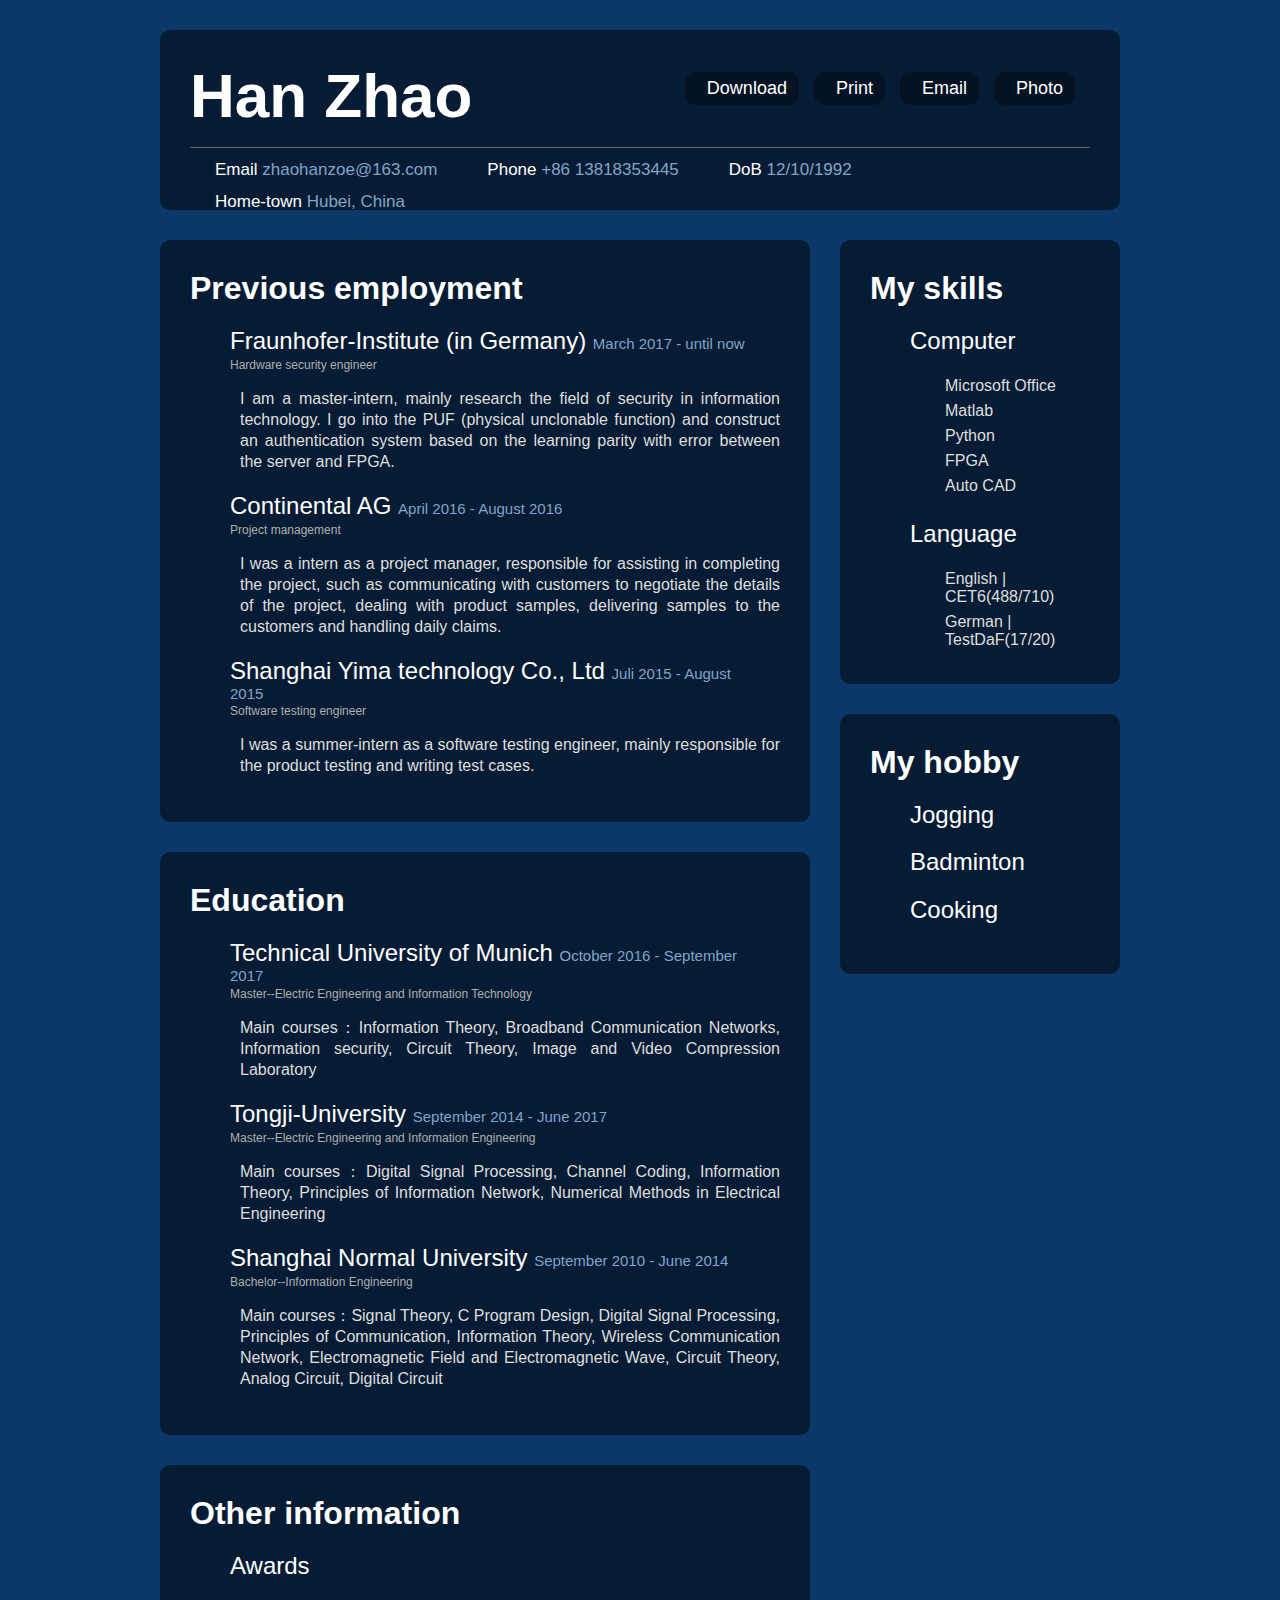
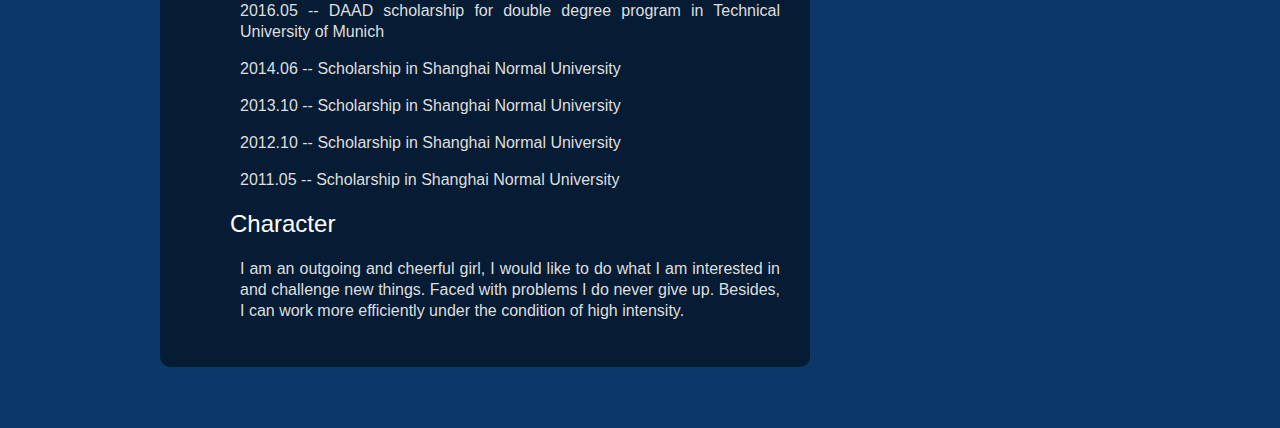
==== index.html @ 8232b1c8 "Add files via upload" ====
<!DOCTYPE html PUBLIC "-//W3C//DTD XHTML 1.0 Transitional//EN" "http://www.w3.org/TR/xhtml1/DTD/xhtml1-transitional.dtd">
<html xmlns="http://www.w3.org/1999/xhtml">
	<head>
		<meta http-equiv="Content-Type" content="text/html; charset=utf-8" />
		<title>Professional Online Resume/CV - Ryan Furtner (furto) themeforest</title>
		<link rel="stylesheet" href="style.css" />
		<link rel="stylesheet" href="themes/blue.css" />
		<link rel="stylesheet" href="css/prettyPhoto.css" /> 
		<link rel="stylesheet" href="print.css" media="print" /> 
		<script type="text/javascript" src="http://ajax.googleapis.com/ajax/libs/jquery/1.3.2/jquery.min.js"></script>
		<script type="text/javascript" src="js/cufon-yui.js"></script>
		<script type="text/javascript" src="js/Vegur_400.font.js"></script>
		<script type="text/javascript" src="js/custom_jQuery.js"></script>
		<script type="text/javascript" src="js/jquery.prettyPhoto.js"></script>
		<link rel="Shortcut Icon" href="/favicon.ico" type="image/x-icon" />
		<!--[if lt IE 8]>
		<script src="http://ie7-js.googlecode.com/svn/version/2.0(beta3)/IE8.js" type="text/javascript"></script>
		<![endif]-->
	</head>
	<body>
		<div id="container">
		<div class="item_wrap header">
				<div id="header">
					<h1 id="name">Han Zhao</h1>
					<div id="buttons">
						<ul>
							<li class="button">
								<a href="#"><img src="images/icon_down-trans.png" alt="" class="button_icon"/>Download</a><div class="wrap_background"></div>
							</li>
							<li class="button">
								<a href="javascript:window.print()"><img src="images/icon_print-trans.png" alt="" class="button_icon" />Print</a><div class="wrap_background"></div>
							</li>
							<li class="button">
								<a rel="prettyPhoto" href="contact.html?iframe=true&amp;width=560&amp;height=395"><img src="images/icon_email-trans.png" alt="" class="button_icon" />Email</a><div class="wrap_background"></div>
							</li>
							<li class="button">
								<a rel="prettyPhoto" href="images/me_large.jpg"><img src="images/icon_photo-trans.png" alt="" class="button_icon" />Photo</a><div class="wrap_background"></div>
							</li>
						</ul>
					</div><!-- end buttons -->
					<div id="details_wrap">
						<div id="details">
							<ul>
								<li class="detail"><span>Email</span> zhaohanzoe@163.com</li>
								<li class="detail"><span>Phone</span> +86 13818353445</li>
								<li class="detail"><span>DoB</span> 12/10/1992</li>
								<li class="detail last"><span>Home-town</span> Hubei, China</li>
							</ul>
						</div><!-- end details -->
					</div><!-- end details wrap -->
				</div><!-- end header -->
				<div class="wrap_background"></div>
			</div><!-- end item_wrap -->
			<div id="main">
			
				<div class="item_wrap">
					<div class="wrap_background"></div>
					<h1>Previous employment </h1>
					<div class="sub">
						<h2>Fraunhofer-Institute (in Germany) <small>March 2017 - until now </small></h2>
						<div class="position">Hardware security engineer </div>
						<p>I am a master-intern, mainly research the field of security in information technology. I go into the PUF (physical unclonable function) and construct an authentication system based on the learning parity with error between the server and FPGA. </p>
						<h2>Continental AG <small>April 2016 - August 2016</small></h2>
						<div class="position">Project management </div>
						<p>I was a intern as a project manager, responsible for assisting in completing the project, such as communicating with customers to negotiate the details of the project, dealing with product samples, delivering samples to the customers and handling daily claims.</p>
						<h2>Shanghai Yima technology Co., Ltd <small>Juli 2015 - August 2015</small></h2>
						<div class="position">Software testing engineer </div>
						<p>I was a summer-intern as a software testing engineer, mainly responsible for the product testing and writing test cases. </p>
					</div><!-- end sub -->
				</div><!-- end item_wrap -->

				<div class="item_wrap">
					<div class="wrap_background"></div>
					<h1>Education</h1>
					<div class="sub">
						<h2>Technical University of Munich <small>October 2016 - September 2017</small></h2>
						<div class="position">Master--Electric Engineering and Information Technology</div>
						<p>Main courses：Information Theory, Broadband Communication Networks, Information security, Circuit Theory, Image and Video Compression Laboratory </p>
						<h2>Tongji-University <small>September 2014 - June 2017</small></h2>
						<div class="position">Master--Electric Engineering and Information Engineering</div>
						<p>Main courses：Digital Signal Processing, Channel Coding, Information Theory, Principles of Information Network, Numerical Methods in Electrical Engineering</p>
						<h2>Shanghai Normal University <small>September 2010 - June 2014</small></h2>
						<div class="position">Bachelor--Information Engineering</div>
						<p>Main courses：Signal Theory, C Program Design, Digital Signal Processing, Principles of Communication, Information Theory, Wireless Communication Network, Electromagnetic Field and Electromagnetic Wave, Circuit Theory, Analog Circuit, Digital Circuit </p>

					
					
					
					</div><!-- end sub -->
				</div><!-- end item_wrap -->

				<div class="item_wrap">
					<div class="wrap_background"></div>
					<h1>Other information</h1>
					<div class="sub">
						<h2>Awards </h2>
						<p>2016.05	--	DAAD scholarship for double degree program in Technical University of Munich </p>
						<p>2014.06	--	Scholarship in Shanghai Normal University </p>
						<p>2013.10	--	Scholarship in Shanghai Normal University </p>
						<p>2012.10	--	Scholarship in Shanghai Normal University </p>
						<p>2011.05	--	Scholarship in Shanghai Normal University </p>
						<h2>Character </h2>
						<p>I am an outgoing and cheerful girl, I would like to do what I am interested in and challenge new things. Faced with problems I do never give up. Besides, I can work more efficiently under the condition of high intensity. </p>
					</div><!-- end sub -->
				</div><!-- end item_wrap -->
				
			</div><!-- end main -->
			
			<div id="sidebar"> 
			
				<div class="item_wrap">
					<h1>My skills</h1>
					<div class="sub">
						<h2>Computer </h2>
						<ul>
							<li>Microsoft Office </li>
							<li>Matlab </li>
							<li>Python </li>
							<li>FPGA </li>
							<li>Auto CAD </li>
						</ul>
						<h2>Language </h2>
						<ul>
							<li>English | CET6(488/710) </li>
							<li>German | TestDaF(17/20)</li>
						</ul>
					</div><!-- end sub -->
					<div class="wrap_background"></div>
				</div><!-- end item_wrap -->
				
				<div class="item_wrap">
					<h1>My hobby </h1>
					<div class="sub">
						<h2>Jogging </h2>

						<h2>Badminton </h2>
						
						<h2>Cooking </h2>
						
						
					</div><!-- end sub -->
					<div class="wrap_background"></div>
				</div><!-- end item_wrap -->
				
			</div><!-- end sidebar -->
			<div class="clear"></div>
			<div id="footer">
			</div><!-- end footer -->
		</div><!-- end container -->
	</body>
</html>
---- style.css ----
/*

Theme name: Professional Online Resume/CV
Theme URI: www.themeforest.com
Description: A clean, simple and professional CV/resume template
Author: Ryan Furtner
Author URI: http://www.furtzdesigns.com
Version: 1.0

*/

/*
------------------------------------------------------------
  Size of your name (change for long names)   
------------------------------------------------------------
*/

#name {
	font-size:62px !important;
	padding-top:0px !important;
	height:77px;
}

/*
------------------------------------------------------------
|                         Site styles         
------------------------------------------------------------
*/

body { 
	font-family: "Myriad Pro", "Myriad Web", Myriad, Frutiger, Calibri, sans-serif; 
	height:100%;
	margin:0px; 
	padding:0px; 
	background: #0C3869 url(themes/blue.jpg) no-repeat top center fixed;
	color:#fff;
}

#container {
	width:960px;
	margin:0 auto;
	hieght:100%;
}

a img {
	border:0 none;
}

a:link,
a:visited {
	color:#eee;
	text-decoration:none;
}

a:hover {
	border-bottom:1px dotted #eee;
}

.clear {
	clear:both;
	height:1px;
	width:100%;
}

/*
------------------------------------------------------------
|                         Header styles         
------------------------------------------------------------
*/

#header {	
	z-index:103;
	height:150px;
}

#name,
.button_icon,
#buttons,
#buttons ul,
.button,
#details_wrap {
	position:relative;
	z-index:109;
}

#name {
	font-size:62px;
	margin:30px 0px 0px 0px;
	float:left;
	overflow:hidden;
	padding-bottom:10px;
	background: url(images/horizontal.gif) no-repeat center bottom;
}

.button_icon {
	margin-right:10px;
}

#buttons {
	float:right;
	overflow:hidden;
}

#buttons ul {
	margin:0px; 
	padding:0px;
	list-style:none;
	margin-top:42px;
}

.button {
	font-size:18px;
	float:left;
	margin-right:15px;
	position:relative;
	overflow:hidden;
	z-index:105;
}

.button a {
	display:block;
	padding:6px 12px;
	position:relative;
	overflow:hidden;
	z-index:105;	
}

.button a:link,
.button a:visited {
	outline:none;
	color:white;
	border:0 none;
	text-decoration:none;
}

.button a:hover {
	color:#CFE6FF;
}

#details_wrap {
	text-align:center;
	clear:both;
	border-top:1px solid #666b71;
	width:100%;
}

/* for IE 7 */

#details {
	overflow:hidden;
	clear:both;
	font-size:17px;
	display:table;
	margin:0 auto;
	padding-left:25px;
}

#details ul {
	float:left;
	list-style-type:none;
	margin:0 auto;
	padding:0;
	display:table-row;
}

.detail {
	float:left;
	margin-right:50px;
	color:#81a5c8;
	padding-top:12px;
	background: url(images/angle.gif) no-repeat;
	margin-left:-25px;
	padding-left:25px;
}

.detail span {
	color:white;
}

.last {
	margin-right:0px !important;
}

/*
------------------------------------------------------------
|                         Main styles         
------------------------------------------------------------
*/

#main {
	clear:both;
	width:650px;
	height:100%;
	float:left;
	z-index:98;
	position:relative;
}

#main h1 {
	margin-top:30px;
	margin-bottom:0px;
	z-index:101;
	position:relative;
}

.sub {
	padding-left:40px;
	background: url(images/border.jpg) repeat-y 15px 0px;
	z-index:97;
	position:relative;
}

h2 {
	font-weight:500;
	background: url(images/border2.jpg) no-repeat 0px 10px;
	padding-left:25px;
	position:relative;
	left:-25px;
}

h2 small {
	color:#81a5c8;
	font-size:15px;
}

.position {
	font-family: Arial, Helvetica,sans-serif;
	font-size:12px;
	margin-top:-17px;
	color:#AFAFAF;
}

.sub p {
	color:#DFDFDF;
	padding-left:10px;
	text-align:justify;
	line-height:21px;
}

/*
------------------------------------------------------------
|                         sidebar styles         
------------------------------------------------------------
*/

#sidebar {
	width:280px;
	float:right;
	z-index:99;
}

#sidebar h1 {
	margin-top:30px;
	margin-bottom:0px;
	z-index:100;
	position:relative;
}

#sidebar ul {
	color:#DFDFDF;
	margin:0px;
	padding:0px;
	list-style:none;
	background: url(images/border.jpg) repeat-y 10px 0px;
}

#sidebar li {
	padding:2px 0px 5px 25px;
	background: url(images/border2.jpg) no-repeat 0px 12px;
	margin-left:10px;
}

/*
------------------------------------------------------------
|                         Footer styles         
------------------------------------------------------------
*/

#footer {
	clear:both;
	width:100%;
	overflow:hidden;
	height:30px;
}

/*
------------------------------------------------------------
|                        Wrap styles   
------------------------------------------------------------
*/

.item_wrap {
	position:relative;
	padding:0px 30px 30px 30px;
	overflow:hidden;
	margin:0px 0px 30px 0px;
}

.wrap_background {
	position:absolute;
	background:#000000;
	height:100%;
	width:100%;
	top:0px;
	left:0px;
	z-index:1;
	opacity:0.5;
	filter:alpha(opacity: 50);
	-moz-opacity: 0.5;
	-khtml-opacity: 0.5;
	-moz-border-radius:10px;
	-webkit-border-radius:10px;
}

.button .wrap_background {
	opacity:0.3;
	filter:alpha(opacity: 30);
	-moz-opacity: 0.3;
	-khtml-opacity: 0.3;
}

.header {
	margin:30px 0px;
}

.ie6 .wrap_background {
	display:none;
}
---- css/prettyPhoto.css ----
div.light_rounded .pp_top .pp_left{background: url(../images/prettyPhoto/light_rounded/sprite.png) -88px -53px no-repeat;}div.light_rounded .pp_top .pp_middle{background:#fff;}div.light_rounded .pp_top .pp_right{background: url(../images/prettyPhoto/light_rounded/sprite.png) -110px -53px no-repeat;}div.light_rounded .pp_content .ppt{color:#000;}div.light_rounded .pp_content_container .pp_left,div.light_rounded .pp_content_container .pp_right{background:#fff;}div.light_rounded .pp_content{background-color:#fff;}div.light_rounded .pp_next:hover{background: url(../images/prettyPhoto/light_rounded/btnNext.png) center right no-repeat;cursor: pointer;}div.light_rounded .pp_previous:hover{background: url(../images/prettyPhoto/light_rounded/btnPrevious.png) center left no-repeat;cursor: pointer;}div.light_rounded .pp_expand{background: url(../images/prettyPhoto/light_rounded/sprite.png) -31px -26px no-repeat;cursor: pointer;}div.light_rounded .pp_expand:hover{background: url(../images/prettyPhoto/light_rounded/sprite.png) -31px -47px no-repeat;cursor: pointer;}div.light_rounded .pp_contract{background: url(../images/prettyPhoto/light_rounded/sprite.png) 0 -26px no-repeat;cursor: pointer;}div.light_rounded .pp_contract:hover{background: url(../images/prettyPhoto/light_rounded/sprite.png) 0 -47px no-repeat;cursor: pointer;}div.light_rounded .pp_close{width:75px;height:22px;background: url(../images/prettyPhoto/light_rounded/sprite.png) -1px -1px no-repeat;cursor: pointer;}div.light_rounded #pp_full_res .pp_inline{color:#000;}div.light_rounded .pp_arrow_previous{background: url(../images/prettyPhoto/light_rounded/sprite.png) 0 -71px no-repeat;}div.light_rounded .pp_arrow_previous.disabled{background-position:0 -87px;cursor:default;}div.light_rounded .pp_arrow_next{background: url(../images/prettyPhoto/light_rounded/sprite.png) -22px -71px no-repeat;}div.light_rounded .pp_arrow_next.disabled{background-position: -22px -87px;cursor:default;}div.light_rounded .pp_bottom .pp_left{background: url(../images/prettyPhoto/light_rounded/sprite.png) -88px -80px no-repeat;}div.light_rounded .pp_bottom .pp_middle{background:#fff;}div.light_rounded .pp_bottom .pp_right{background: url(../images/prettyPhoto/light_rounded/sprite.png) -110px -80px no-repeat;}div.light_rounded .pp_loaderIcon{background: url(../images/prettyPhoto/light_rounded/loader.gif) center center no-repeat;}div.dark_rounded .pp_top .pp_left{background: url(../images/prettyPhoto/dark_rounded/sprite.png) -88px -53px no-repeat;}div.dark_rounded .pp_top .pp_middle{background: url(../images/prettyPhoto/dark_rounded/contentPattern.png) top left repeat;}div.dark_rounded .pp_top .pp_right{background: url(../images/prettyPhoto/dark_rounded/sprite.png) -110px -53px no-repeat;}div.dark_rounded .pp_content_container .pp_left{background: url(../images/prettyPhoto/dark_rounded/contentPattern.png) top left repeat-y;}div.dark_rounded .pp_content_container .pp_right{background: url(../images/prettyPhoto/dark_rounded/contentPattern.png) top right repeat-y;}div.dark_rounded .pp_content{background: url(../images/prettyPhoto/dark_rounded/contentPattern.png) top left repeat;}div.dark_rounded .pp_next:hover{background: url(../images/prettyPhoto/dark_rounded/btnNext.png) center right no-repeat;cursor: pointer;}div.dark_rounded .pp_previous:hover{background: url(../images/prettyPhoto/dark_rounded/btnPrevious.png) center left no-repeat;cursor: pointer;}div.dark_rounded .pp_expand{background: url(../images/prettyPhoto/dark_rounded/sprite.png) -31px -26px no-repeat;cursor: pointer;}div.dark_rounded .pp_expand:hover{background: url(../images/prettyPhoto/dark_rounded/sprite.png) -31px -47px no-repeat;cursor: pointer;}div.dark_rounded .pp_contract{background: url(../images/prettyPhoto/dark_rounded/sprite.png) 0 -26px no-repeat;cursor: pointer;}div.dark_rounded .pp_contract:hover{background: url(../images/prettyPhoto/dark_rounded/sprite.png) 0 -47px no-repeat;cursor: pointer;}div.dark_rounded .pp_close{width:75px;height:22px;background: url(../images/prettyPhoto/dark_rounded/sprite.png) -1px -1px no-repeat;cursor: pointer;}div.dark_rounded .currentTextHolder{color:#c4c4c4;}div.dark_rounded .pp_description{color:#fff;}div.dark_rounded #pp_full_res .pp_inline{color:#fff;}div.dark_rounded .pp_arrow_previous{background: url(../images/prettyPhoto/dark_rounded/sprite.png) 0 -71px no-repeat;}div.dark_rounded .pp_arrow_previous.disabled{background-position:0 -87px;cursor:default;}div.dark_rounded .pp_arrow_next{background: url(../images/prettyPhoto/dark_rounded/sprite.png) -22px -71px no-repeat;}div.dark_rounded .pp_arrow_next.disabled{background-position: -22px -87px;cursor:default;}div.dark_rounded .pp_bottom .pp_left{background: url(../images/prettyPhoto/dark_rounded/sprite.png) -88px -80px no-repeat;}div.dark_rounded .pp_bottom .pp_middle{background: url(../images/prettyPhoto/dark_rounded/contentPattern.png) top left repeat;}div.dark_rounded .pp_bottom .pp_right{background: url(../images/prettyPhoto/dark_rounded/sprite.png) -110px -80px no-repeat;}div.dark_rounded .pp_loaderIcon{background: url(../images/prettyPhoto/dark_rounded/loader.gif) center center no-repeat;}div.dark_square .pp_left ,div.dark_square .pp_middle,div.dark_square .pp_right,div.dark_square .pp_content{background: url(../images/prettyPhoto/dark_square/contentPattern.png) top left repeat;}div.dark_square .currentTextHolder{color:#c4c4c4;}div.dark_square .pp_description{color:#fff;}div.dark_square .pp_loaderIcon{background: url(../images/prettyPhoto/dark_rounded/loader.gif) center center no-repeat;}div.dark_square .pp_content_container .pp_left{background: url(../images/prettyPhoto/dark_rounded/contentPattern.png) top left repeat-y;}div.dark_square .pp_content_container .pp_right{background: url(../images/prettyPhoto/dark_rounded/contentPattern.png) top right repeat-y;}div.dark_square .pp_expand{background: url(../images/prettyPhoto/dark_square/sprite.png) -31px -26px no-repeat;cursor: pointer;}div.dark_square .pp_expand:hover{background: url(../images/prettyPhoto/dark_square/sprite.png) -31px -47px no-repeat;cursor: pointer;}div.dark_square .pp_contract{background: url(../images/prettyPhoto/dark_square/sprite.png) 0 -26px no-repeat;cursor: pointer;}div.dark_square .pp_contract:hover{background: url(../images/prettyPhoto/dark_square/sprite.png) 0 -47px no-repeat;cursor: pointer;}div.dark_square .pp_close{width:75px;height:22px;background: url(../images/prettyPhoto/dark_square/sprite.png) -1px -1px no-repeat;cursor: pointer;}div.dark_square #pp_full_res .pp_inline{color:#fff;}div.dark_square .pp_arrow_previous{background: url(../images/prettyPhoto/dark_square/sprite.png) 0 -71px no-repeat;}div.dark_square .pp_arrow_previous.disabled{background-position:0 -87px;cursor:default;}div.dark_square .pp_arrow_next{background: url(../images/prettyPhoto/dark_square/sprite.png) -22px -71px no-repeat;}div.dark_square .pp_arrow_next.disabled{background-position: -22px -87px;cursor:default;}div.dark_square .pp_next:hover{background: url(../images/prettyPhoto/dark_square/btnNext.png) center right no-repeat;cursor: pointer;}div.dark_square .pp_previous:hover{background: url(../images/prettyPhoto/dark_square/btnPrevious.png) center left no-repeat;cursor: pointer;}div.light_square .pp_left ,div.light_square .pp_middle,div.light_square .pp_right,div.light_square .pp_content{background:#fff;}div.light_square .pp_content .ppt{color:#000;}div.light_square .pp_expand{background: url(../images/prettyPhoto/light_square/sprite.png) -31px -26px no-repeat;cursor: pointer;}div.light_square .pp_expand:hover{background: url(../images/prettyPhoto/light_square/sprite.png) -31px -47px no-repeat;cursor: pointer;}div.light_square .pp_contract{background: url(../images/prettyPhoto/light_square/sprite.png) 0 -26px no-repeat;cursor: pointer;}div.light_square .pp_contract:hover{background: url(../images/prettyPhoto/light_square/sprite.png) 0 -47px no-repeat;cursor: pointer;}div.light_square .pp_close{width:75px;height:22px;background: url(../images/prettyPhoto/light_square/sprite.png) -1px -1px no-repeat;cursor: pointer;}div.light_square #pp_full_res .pp_inline{color:#000;}div.light_square .pp_arrow_previous{background: url(../images/prettyPhoto/light_square/sprite.png) 0 -71px no-repeat;}div.light_square .pp_arrow_previous.disabled{background-position:0 -87px;cursor:default;}div.light_square .pp_arrow_next{background: url(../images/prettyPhoto/light_square/sprite.png) -22px -71px no-repeat;}div.light_square .pp_arrow_next.disabled{background-position: -22px -87px;cursor:default;}div.light_square .pp_next:hover{background: url(../images/prettyPhoto/light_square/btnNext.png) center right no-repeat;cursor: pointer;}div.light_square .pp_previous:hover{background: url(../images/prettyPhoto/light_square/btnPrevious.png) center left no-repeat;cursor: pointer;}div.facebook .pp_top .pp_left{background: url(../images/prettyPhoto/facebook/sprite.png) -88px -53px no-repeat;}div.facebook .pp_top .pp_middle{background: url(../images/prettyPhoto/facebook/contentPatternTop.png) top left repeat-x;}div.facebook .pp_top .pp_right{background: url(../images/prettyPhoto/facebook/sprite.png) -110px -53px no-repeat;}div.facebook .pp_content .ppt{color:#000;}div.facebook .pp_content_container .pp_left{background: url(../images/prettyPhoto/facebook/contentPatternLeft.png) top left repeat-y;}div.facebook .pp_content_container .pp_right{background: url(../images/prettyPhoto/facebook/contentPatternRight.png) top right repeat-y;}div.facebook .pp_content{background:#fff;}div.facebook .pp_expand{background: url(../images/prettyPhoto/facebook/sprite.png) -31px -26px no-repeat;cursor: pointer;}div.facebook .pp_expand:hover{background: url(../images/prettyPhoto/facebook/sprite.png) -31px -47px no-repeat;cursor: pointer;}div.facebook .pp_contract{background: url(../images/prettyPhoto/facebook/sprite.png) 0 -26px no-repeat;cursor: pointer;}div.facebook .pp_contract:hover{background: url(../images/prettyPhoto/facebook/sprite.png) 0 -47px no-repeat;cursor: pointer;}div.facebook .pp_close{width:22px;height:22px;background: url(../images/prettyPhoto/facebook/sprite.png) -1px -1px no-repeat;cursor: pointer;}div.facebook #pp_full_res .pp_inline{color:#000;}div.facebook .pp_loaderIcon{background: url(../images/prettyPhoto/facebook/loader.gif) center center no-repeat;}div.facebook .pp_nav .pp_arrow_previous{background: url(../images/prettyPhoto/facebook/sprite.png) 0 -71px no-repeat;height:22px;margin-top:0;width:22px;}div.facebook .pp_arrow_previous.disabled{background-position:0 -96px;cursor:default;}div.facebook .pp_nav .pp_arrow_next{background: url(../images/prettyPhoto/facebook/sprite.png) -32px -71px no-repeat;height:22px;margin-top:0;width:22px;}div.facebook .pp_arrow_next.disabled{background-position: -32px -96px;cursor:default;}div.facebook .pp_nav{margin-top:0;}div.facebook .pp_nav p{font-size:15px;padding:0 3px 0 4px;}div.facebook .pp_next:hover{background: url(../images/prettyPhoto/facebook/btnNext.png) center right no-repeat;cursor: pointer;}div.facebook .pp_previous:hover{background: url(../images/prettyPhoto/facebook/btnPrevious.png) center left no-repeat;cursor: pointer;}div.facebook .pp_bottom .pp_left{background: url(../images/prettyPhoto/facebook/sprite.png) -88px -80px no-repeat;}div.facebook .pp_bottom .pp_middle{background: url(../images/prettyPhoto/facebook/contentPatternBottom.png) top left repeat-x;}div.facebook .pp_bottom .pp_right{background: url(../images/prettyPhoto/facebook/sprite.png) -110px -80px no-repeat;}div.pp_pic_holder a:focus{outline:none;}div.pp_overlay{background:#000;display: none;left:0;position:absolute;top:0;width:100%;z-index:9500;}div.pp_pic_holder{display: none;position:absolute;width:100px;z-index:10000;}.pp_top{height:20px;position: relative;}* html .pp_top{padding:0 20px;}.pp_top .pp_left{height:20px;left:0;position:absolute;width:20px;}.pp_top .pp_middle{height:20px;left:20px;position:absolute;right:20px;}* html .pp_top .pp_middle{left:0;position: static;}.pp_top .pp_right{height:20px;left:auto;position:absolute;right:0;top:0;width:20px;}.pp_content{height:40px;}.pp_content .ppt{left:auto;margin-bottom:5px;position: relative;top:auto;}.pp_fade{display: none;}.pp_content_container{position: relative;text-align: left;width:100%;}.pp_content_container .pp_left{padding-left:20px;}.pp_content_container .pp_right{padding-right:20px;}.pp_content_container .pp_details{margin:10px 0 2px 0;}.pp_description{display: none;margin:0 0 5px 0;}.pp_nav{clear: left;float: left;margin:3px 0 0 0;}.pp_nav p{float: left;margin:2px 4px;}.pp_nav a.pp_arrow_previous,.pp_nav a.pp_arrow_next{display:block;float: left;height:15px;margin-top:3px;overflow: hidden;text-indent: -10000px;width:14px;}.pp_hoverContainer{position:absolute;top:0;width:100%;z-index:2000;}a.pp_next{background: url(../images/prettyPhoto/light_rounded/btnNext.png) 10000px 10000px no-repeat;display:block;float: right;height:100%;text-indent: -10000px;width:49%;}a.pp_previous{background: url(../images/prettyPhoto/light_rounded/btnNext.png) 10000px 10000px no-repeat;display:block;float: left;height:100%;text-indent: -10000px;width:49%;}a.pp_expand,a.pp_contract{cursor: pointer;display: none;height:20px;position:absolute;right:30px;text-indent: -10000px;top:10px;width:20px;z-index:20000;}a.pp_close{display:block;float: right;text-indent: -10000px;}.pp_bottom{height:20px;position: relative;}* html .pp_bottom{padding:0 20px;}.pp_bottom .pp_left{height:20px;left:0;position:absolute;width:20px;}.pp_bottom .pp_middle{height:20px;left:20px;position:absolute;right:20px;}* html .pp_bottom .pp_middle{left:0;position: static;}.pp_bottom .pp_right{height:20px;left:auto;position:absolute;right:0;top:0;width:20px;}.pp_loaderIcon{display:block;height:24px;left:50%;margin: -12px 0 0 -12px;position:absolute;top:50%;width:24px;}#pp_full_res{line-height:1 !important;}#pp_full_res .pp_inline{text-align: left;}#pp_full_res .pp_inline p{margin:0 0 15px 0;}div.ppt{color:#fff;display: none;font-size:17px;left:0;position:absolute;top:0;z-index:9999;}.clearfix:after{content: ".";display:block;height:0;clear:both;visibility: hidden;}.clearfix {display: inline-block;}* html .clearfix {height:1%;}.clearfix {display:block;}
---- print.css ----
body { color:black !important; height:100%;}

#container {
	width:700px;
}

#buttons {
	display:none;
}

#main {
	float:left;
	width:70%;
	height:100%;
}

#sidebar {	
	float:right;
	width:30%;
	height:100%;
}

#sidebar ul {
	list-style:square;
	margin-left:20px;
}

.item_wrap {
	overflow:visible;
	clear:none;
	margin:0px;
	padding-bottom:15px;
}

h2 small {
	font-size:14px;
	border-left:1px solid #444;
	margin-left:10px;
	padding-left:10px;
}

.position {
	font-size:13px;
}

.sub p {
	font-size:13px;
}

#name {
	font-size:40px;
}

#details {
	font-size:14px;
}

.detail {
	margin:0px;
	padding:0px 13px 0px 0px;
}

#details_wrap,
#details {
	text-align:left !important;
	margin:0px;
	padding:0px;
	border:0 none;
}

.header {
	margin:0px;
}

.sub {
	padding-left:10px;
}

#sidebar .sub ul li {
	margin:0px;
	padding-left:10px;
}

h2 {
	font-size:16px;
}

#sidebar li {
	font-size:14px;
}	

.wrap_background {
	display:none;
}
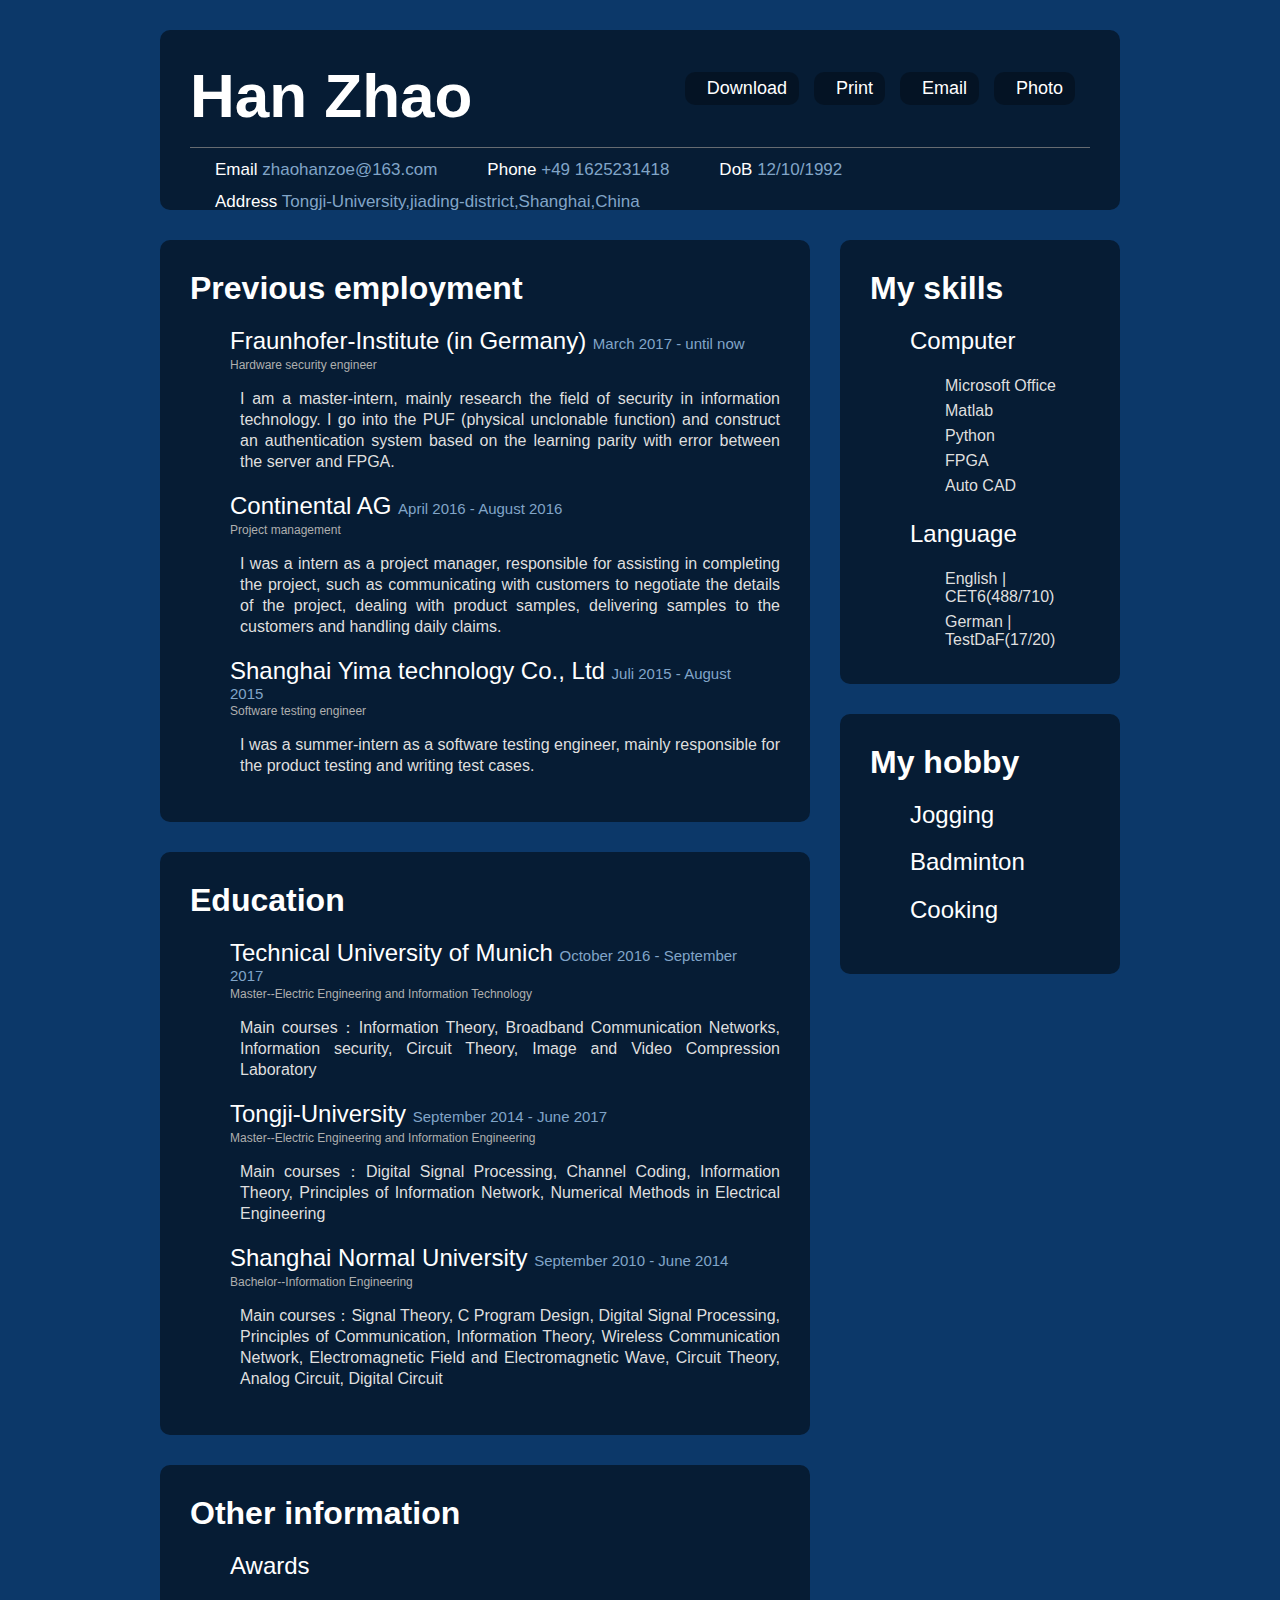
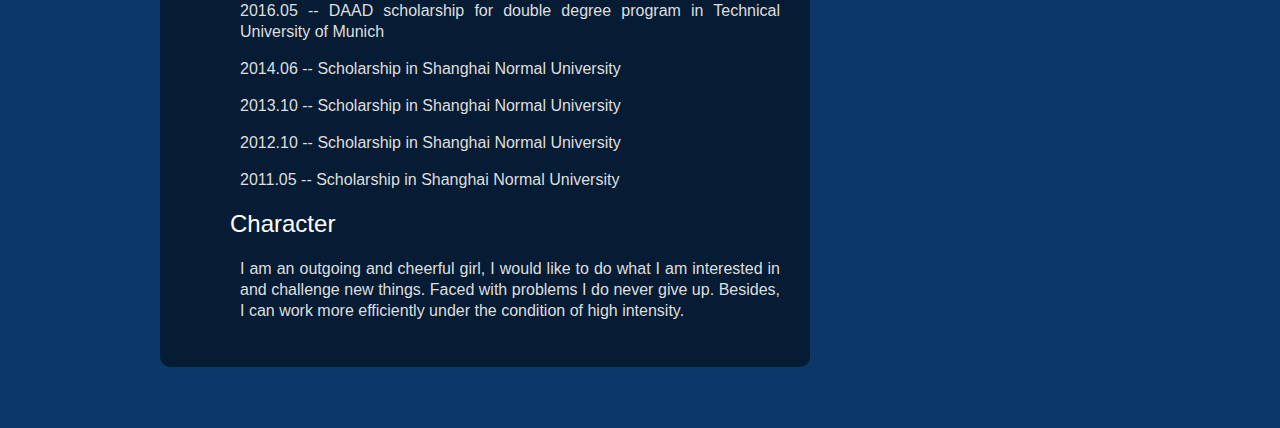
==== commit 9f1f93e7: "Add files via upload" ====
--- a/index.html
+++ b/index.html
@@ -42,9 +42,9 @@
 						<div id="details">
 							<ul>
 								<li class="detail"><span>Email</span> zhaohanzoe@163.com</li>
-								<li class="detail"><span>Phone</span> +86 13818353445</li>
+								<li class="detail"><span>Phone</span> +49 1625231418</li>
 								<li class="detail"><span>DoB</span> 12/10/1992</li>
-								<li class="detail last"><span>Home-town</span> Hubei, China</li>
+								<li class="detail last"><span>Address</span> Tongji-University,jiading-district,Shanghai,China</li>
 							</ul>
 						</div><!-- end details -->
 					</div><!-- end details wrap -->
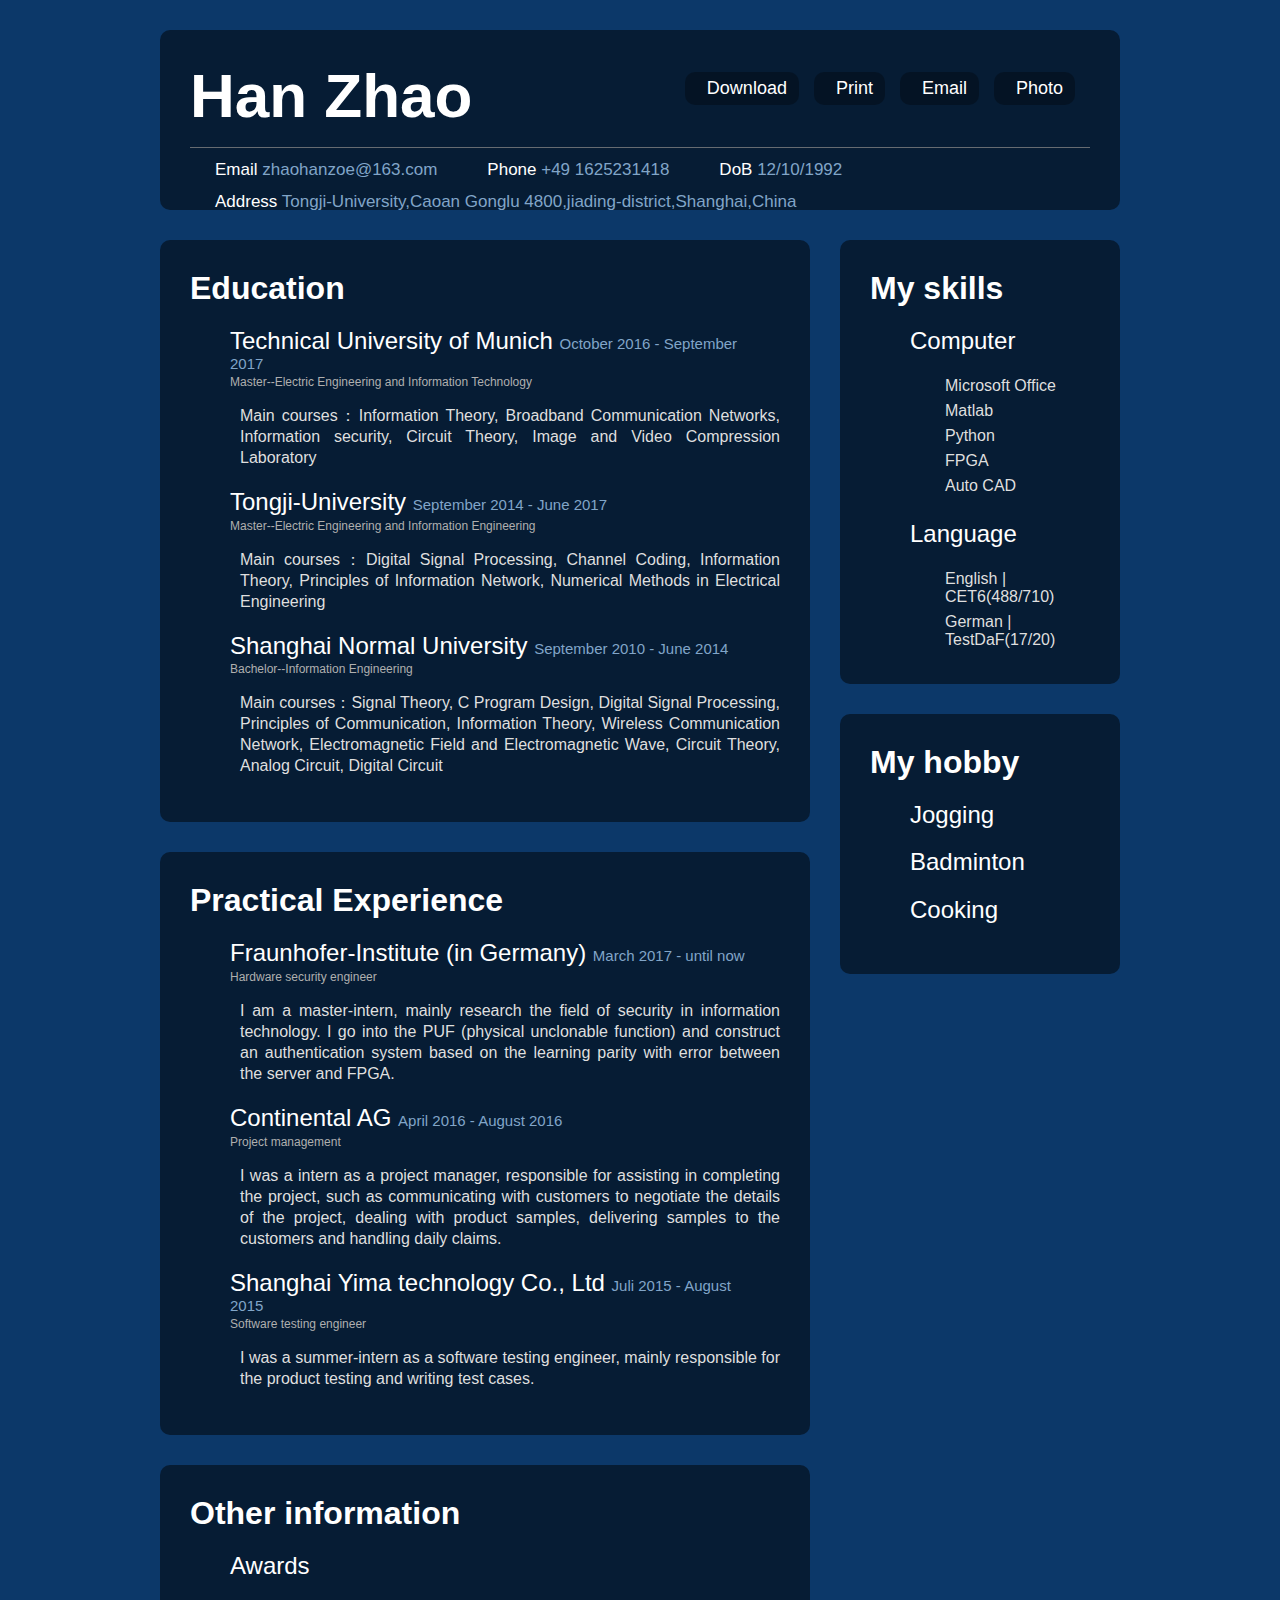
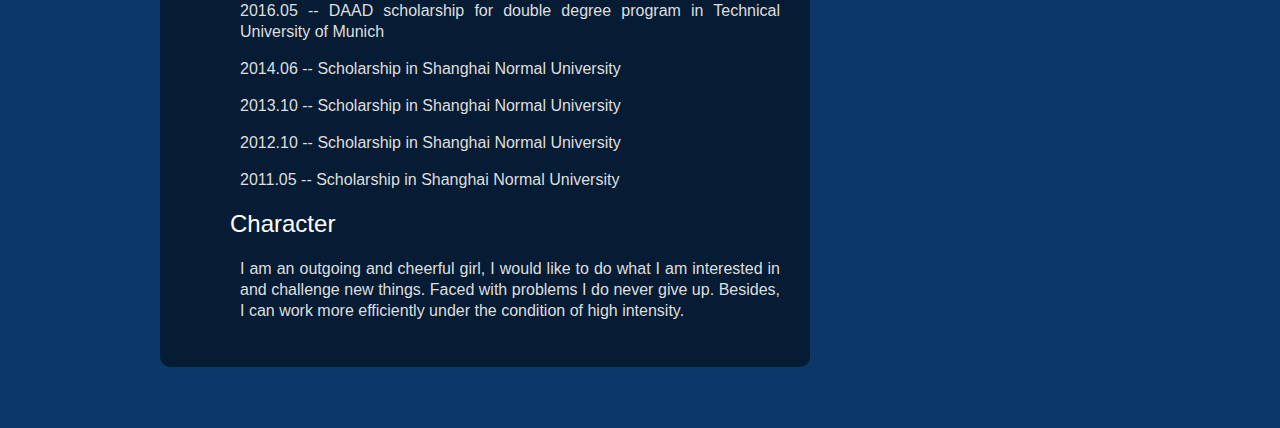
==== commit bb12013e: "Add files via upload" ====
--- a/index.html
+++ b/index.html
@@ -44,7 +44,7 @@
 								<li class="detail"><span>Email</span> zhaohanzoe@163.com</li>
 								<li class="detail"><span>Phone</span> +49 1625231418</li>
 								<li class="detail"><span>DoB</span> 12/10/1992</li>
-								<li class="detail last"><span>Address</span> Tongji-University,jiading-district,Shanghai,China</li>
+								<li class="detail last"><span>Address</span> Tongji-University,Caoan Gonglu 4800,jiading-district,Shanghai,China</li>
 							</ul>
 						</div><!-- end details -->
 					</div><!-- end details wrap -->
@@ -53,22 +53,6 @@
 			</div><!-- end item_wrap -->
 			<div id="main">
 			
-				<div class="item_wrap">
-					<div class="wrap_background"></div>
-					<h1>Previous employment </h1>
-					<div class="sub">
-						<h2>Fraunhofer-Institute (in Germany) <small>March 2017 - until now </small></h2>
-						<div class="position">Hardware security engineer </div>
-						<p>I am a master-intern, mainly research the field of security in information technology. I go into the PUF (physical unclonable function) and construct an authentication system based on the learning parity with error between the server and FPGA. </p>
-						<h2>Continental AG <small>April 2016 - August 2016</small></h2>
-						<div class="position">Project management </div>
-						<p>I was a intern as a project manager, responsible for assisting in completing the project, such as communicating with customers to negotiate the details of the project, dealing with product samples, delivering samples to the customers and handling daily claims.</p>
-						<h2>Shanghai Yima technology Co., Ltd <small>Juli 2015 - August 2015</small></h2>
-						<div class="position">Software testing engineer </div>
-						<p>I was a summer-intern as a software testing engineer, mainly responsible for the product testing and writing test cases. </p>
-					</div><!-- end sub -->
-				</div><!-- end item_wrap -->
-
 				<div class="item_wrap">
 					<div class="wrap_background"></div>
 					<h1>Education</h1>
@@ -82,13 +66,26 @@
 						<h2>Shanghai Normal University <small>September 2010 - June 2014</small></h2>
 						<div class="position">Bachelor--Information Engineering</div>
 						<p>Main courses：Signal Theory, C Program Design, Digital Signal Processing, Principles of Communication, Information Theory, Wireless Communication Network, Electromagnetic Field and Electromagnetic Wave, Circuit Theory, Analog Circuit, Digital Circuit </p>
-
-					
-					
-					
+												
 					</div><!-- end sub -->
 				</div><!-- end item_wrap -->
-
+				
+				<div class="item_wrap">
+					<div class="wrap_background"></div>
+					<h1>Practical Experience </h1>
+					<div class="sub">
+						<h2>Fraunhofer-Institute (in Germany) <small>March 2017 - until now </small></h2>
+						<div class="position">Hardware security engineer </div>
+						<p>I am a master-intern, mainly research the field of security in information technology. I go into the PUF (physical unclonable function) and construct an authentication system based on the learning parity with error between the server and FPGA. </p>
+						<h2>Continental AG <small>April 2016 - August 2016</small></h2>
+						<div class="position">Project management </div>
+						<p>I was a intern as a project manager, responsible for assisting in completing the project, such as communicating with customers to negotiate the details of the project, dealing with product samples, delivering samples to the customers and handling daily claims.</p>
+						<h2>Shanghai Yima technology Co., Ltd <small>Juli 2015 - August 2015</small></h2>
+						<div class="position">Software testing engineer </div>
+						<p>I was a summer-intern as a software testing engineer, mainly responsible for the product testing and writing test cases. </p>
+					</div><!-- end sub -->
+				</div><!-- end item_wrap -->
+				
 				<div class="item_wrap">
 					<div class="wrap_background"></div>
 					<h1>Other information</h1>
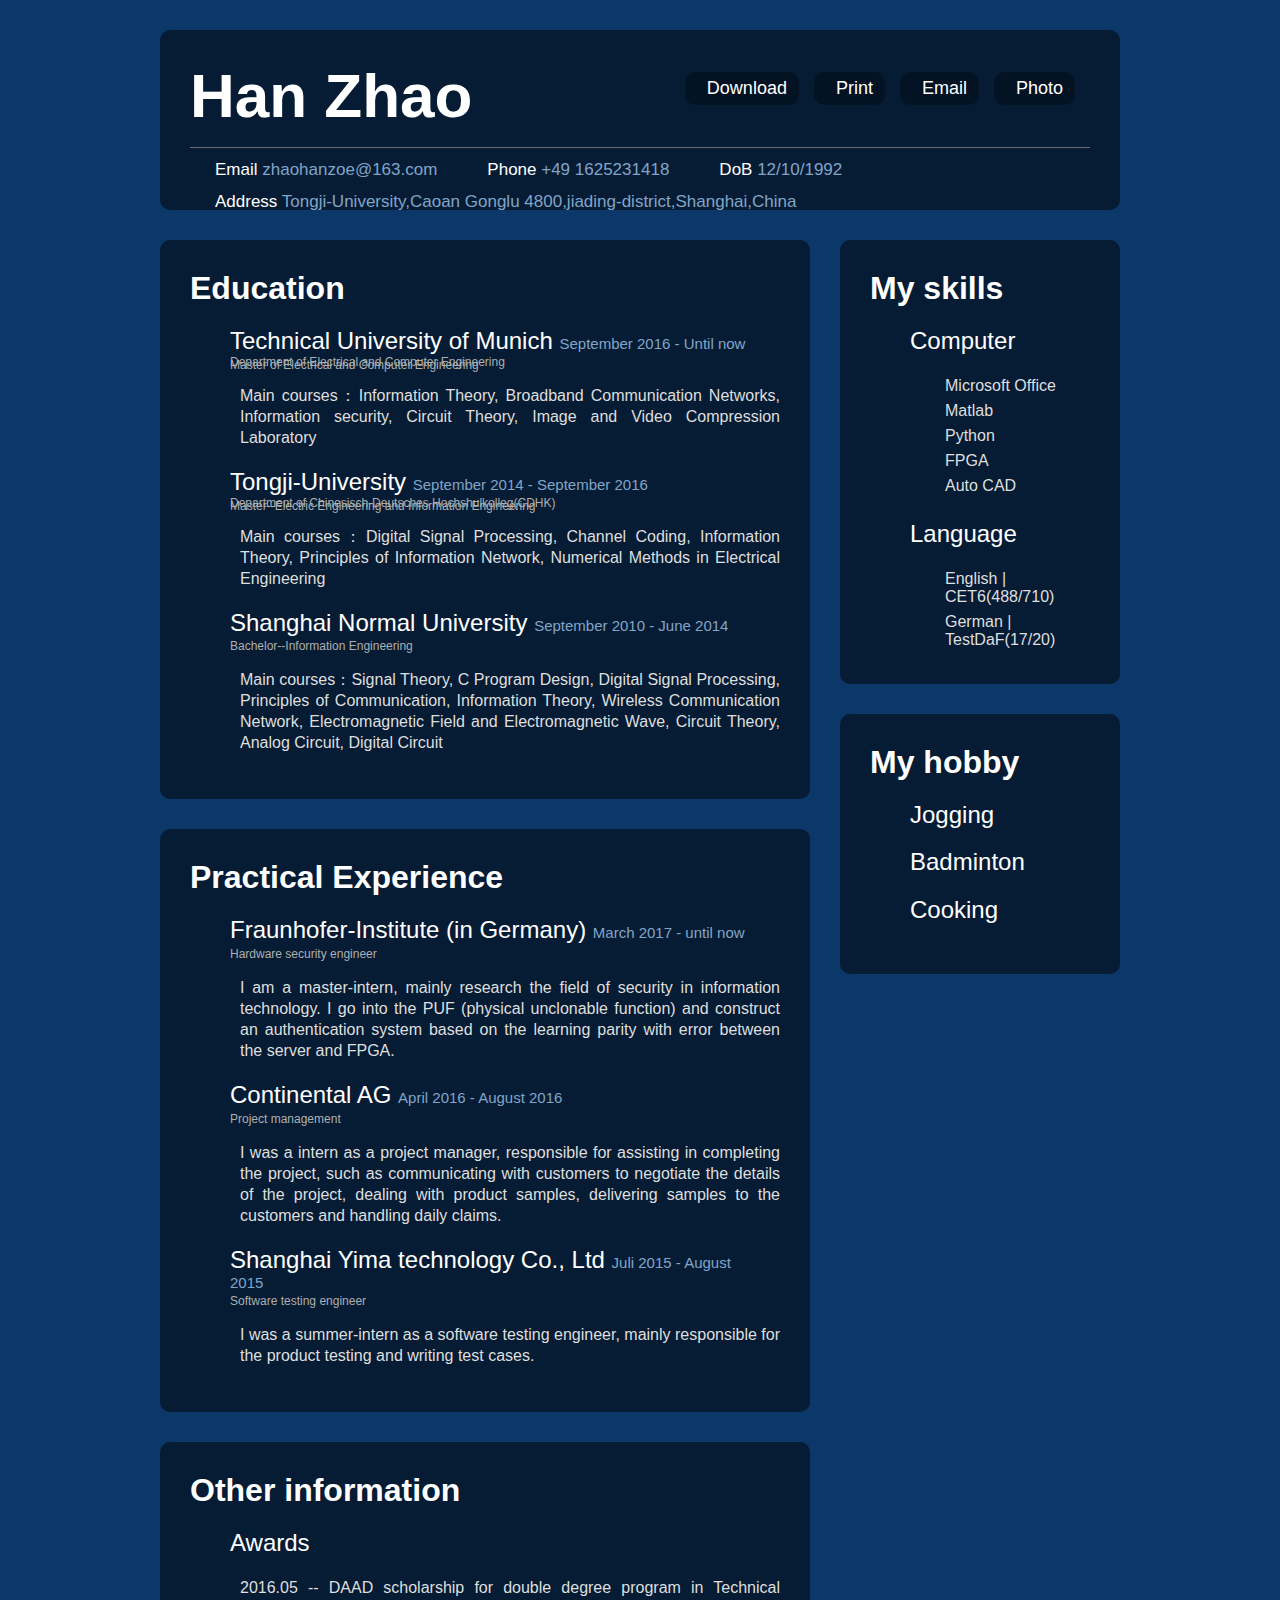
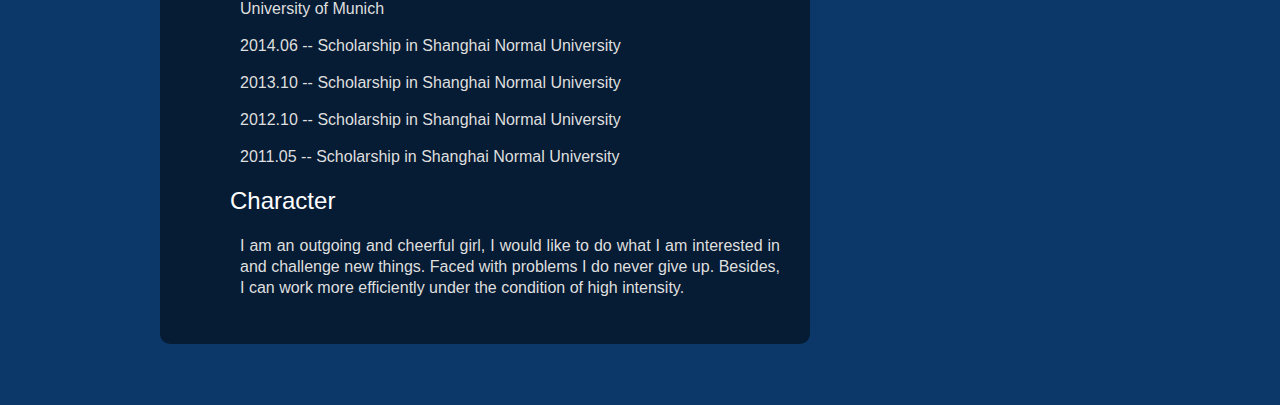
==== commit f04b940b: "Add files via upload" ====
--- a/index.html
+++ b/index.html
@@ -57,11 +57,13 @@
 					<div class="wrap_background"></div>
 					<h1>Education</h1>
 					<div class="sub">
-						<h2>Technical University of Munich <small>October 2016 - September 2017</small></h2>
-						<div class="position">Master--Electric Engineering and Information Technology</div>
+						<h2>Technical University of Munich <small>September 2016 - Until now</small></h2>
+						<div class="position">Master of Electrical and Computer Engineering</div>
+						<div class="position">Department of Electrical and Computer Engineering</div>
 						<p>Main courses：Information Theory, Broadband Communication Networks, Information security, Circuit Theory, Image and Video Compression Laboratory </p>
-						<h2>Tongji-University <small>September 2014 - June 2017</small></h2>
-						<div class="position">Master--Electric Engineering and Information Engineering</div>
+						<h2>Tongji-University <small>September 2014 - September 2016</small></h2>
+						<div class="position">Master--Electric Engineering and Information Engineering </div>
+						<div class="position">Department of Chinesisch-Deutsches Hochshulkolleg(CDHK) </div>
 						<p>Main courses：Digital Signal Processing, Channel Coding, Information Theory, Principles of Information Network, Numerical Methods in Electrical Engineering</p>
 						<h2>Shanghai Normal University <small>September 2010 - June 2014</small></h2>
 						<div class="position">Bachelor--Information Engineering</div>
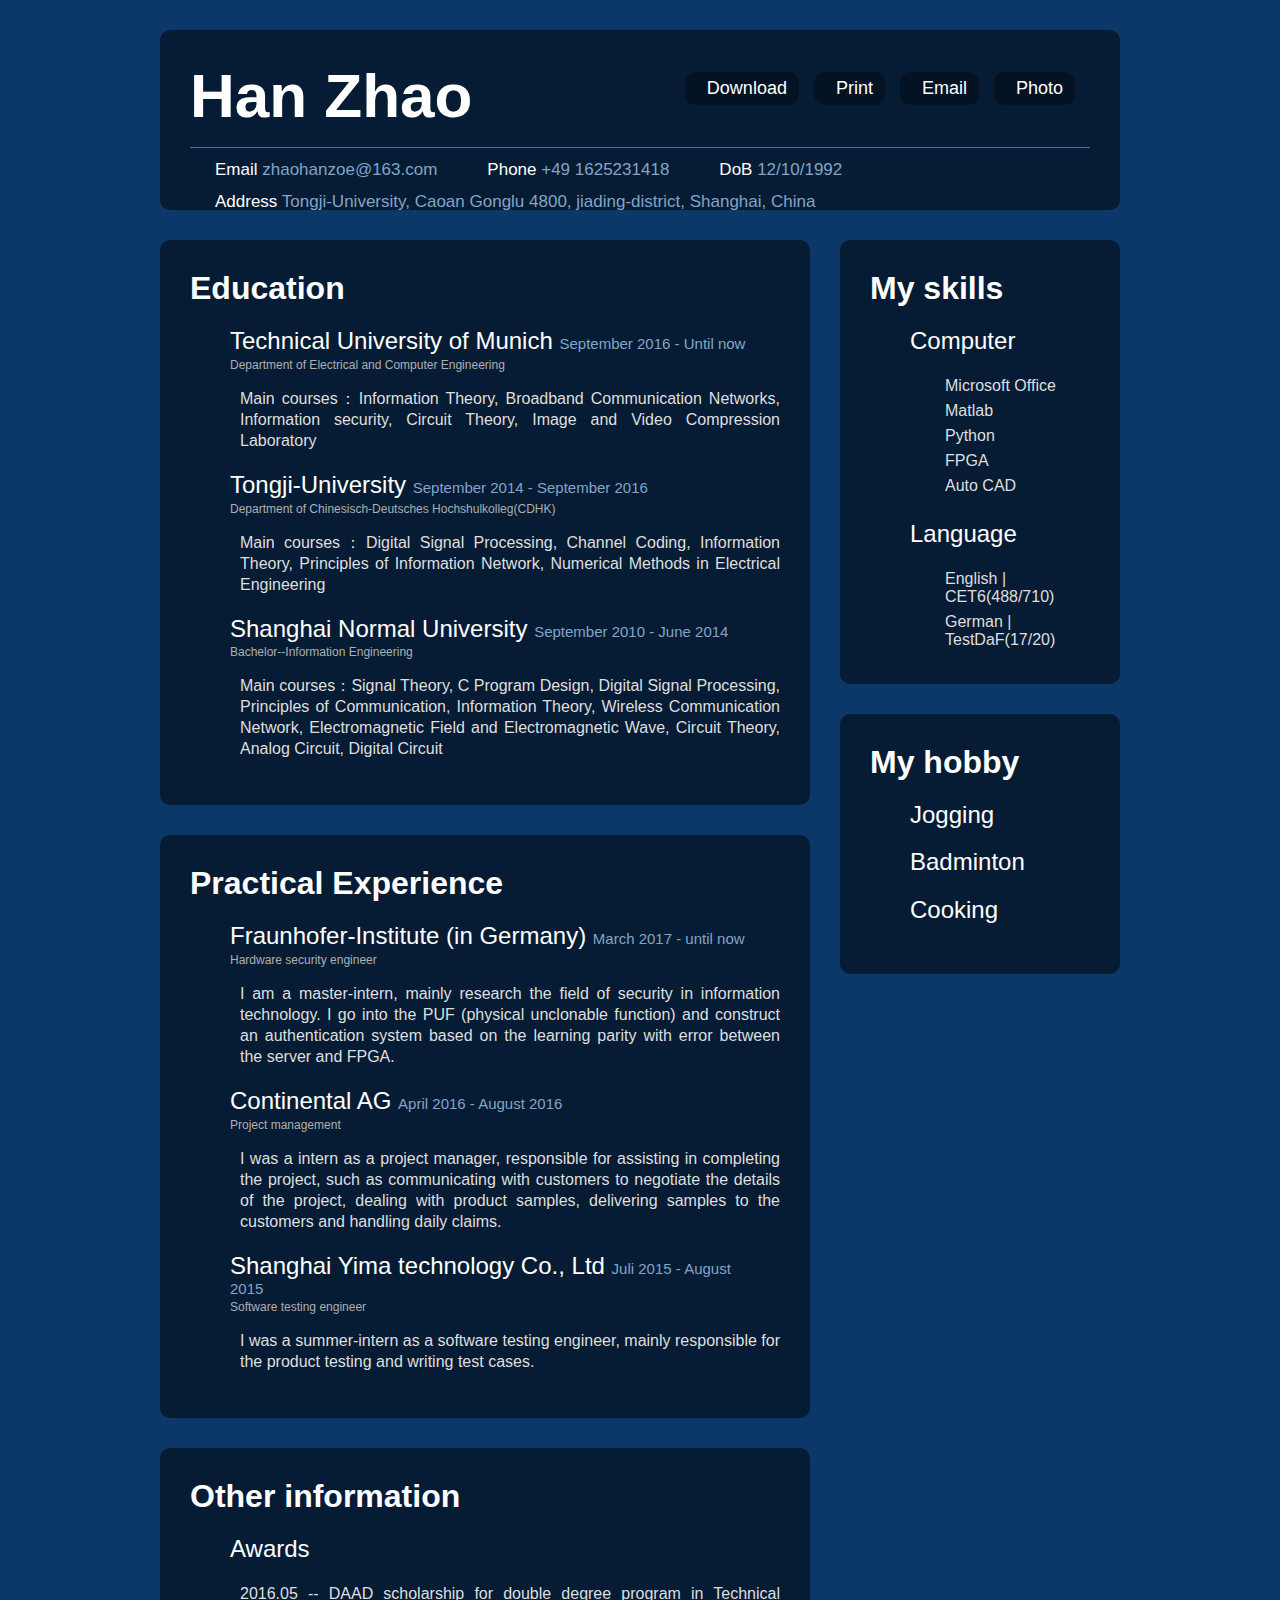
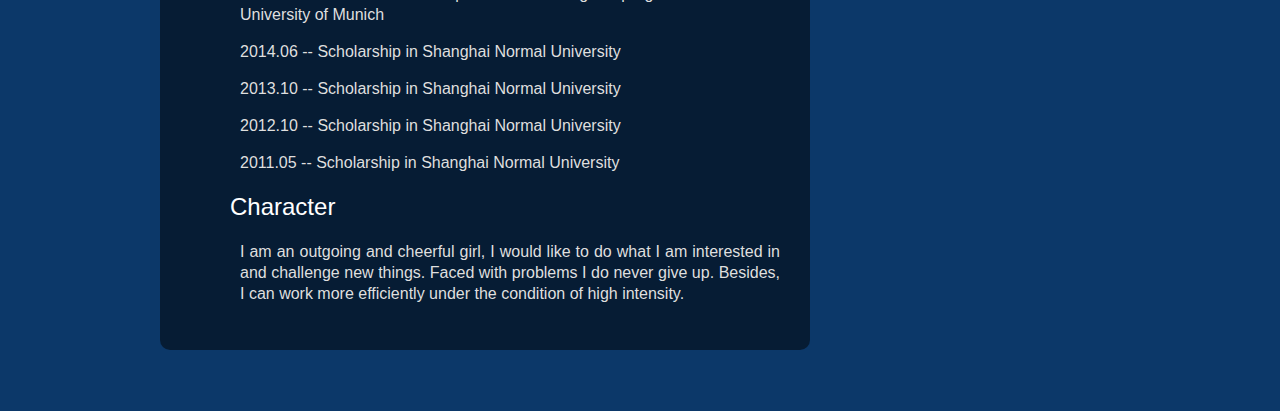
==== commit afc41ccf: "Add files via upload" ====
--- a/index.html
+++ b/index.html
@@ -44,7 +44,7 @@
 								<li class="detail"><span>Email</span> zhaohanzoe@163.com</li>
 								<li class="detail"><span>Phone</span> +49 1625231418</li>
 								<li class="detail"><span>DoB</span> 12/10/1992</li>
-								<li class="detail last"><span>Address</span> Tongji-University,Caoan Gonglu 4800,jiading-district,Shanghai,China</li>
+								<li class="detail last"><span>Address</span> Tongji-University, Caoan Gonglu 4800, jiading-district, Shanghai, China</li>
 							</ul>
 						</div><!-- end details -->
 					</div><!-- end details wrap -->
@@ -58,11 +58,11 @@
 					<h1>Education</h1>
 					<div class="sub">
 						<h2>Technical University of Munich <small>September 2016 - Until now</small></h2>
-						<div class="position">Master of Electrical and Computer Engineering</div>
+						<!-- <div class="position">Master of Electrical and Computer Engineering</div> -->
 						<div class="position">Department of Electrical and Computer Engineering</div>
 						<p>Main courses：Information Theory, Broadband Communication Networks, Information security, Circuit Theory, Image and Video Compression Laboratory </p>
 						<h2>Tongji-University <small>September 2014 - September 2016</small></h2>
-						<div class="position">Master--Electric Engineering and Information Engineering </div>
+						<!-- <div class="position">Master--Electric Engineering and Information Engineering </div> -->
 						<div class="position">Department of Chinesisch-Deutsches Hochshulkolleg(CDHK) </div>
 						<p>Main courses：Digital Signal Processing, Channel Coding, Information Theory, Principles of Information Network, Numerical Methods in Electrical Engineering</p>
 						<h2>Shanghai Normal University <small>September 2010 - June 2014</small></h2>
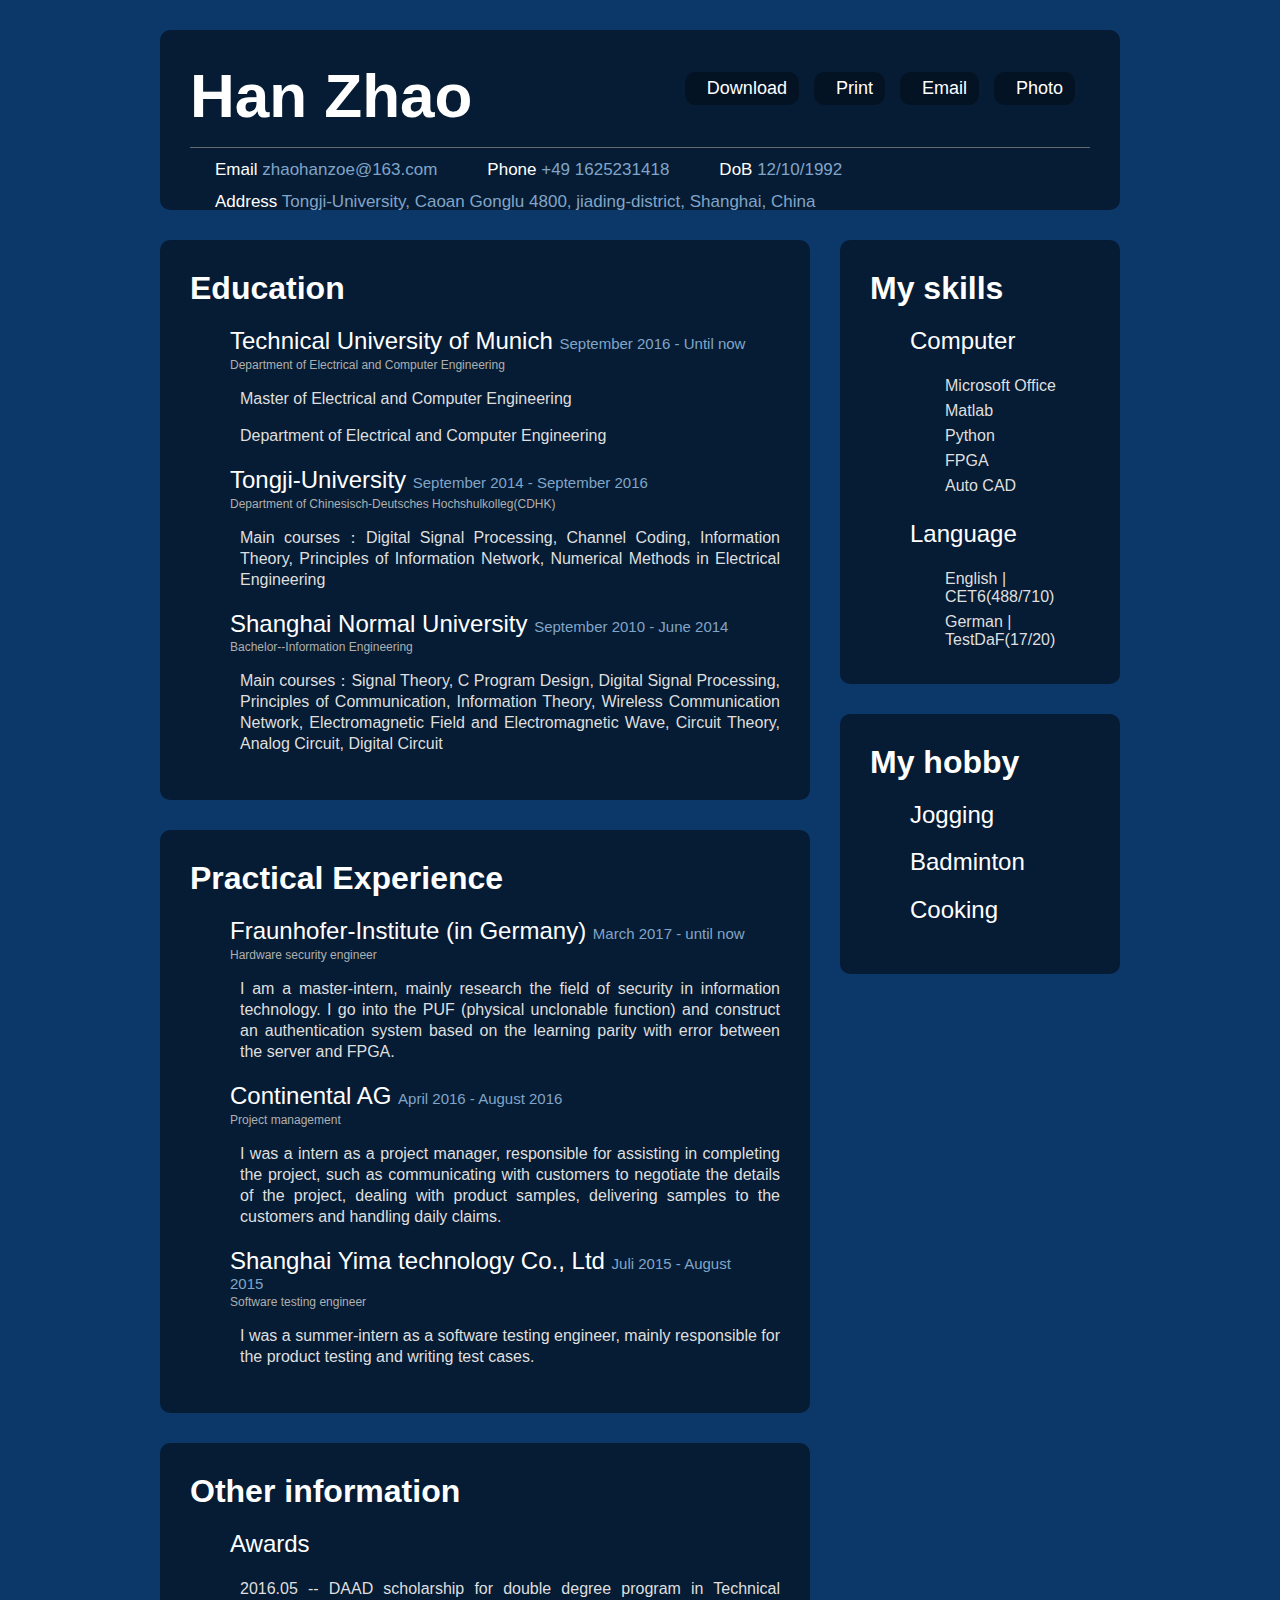
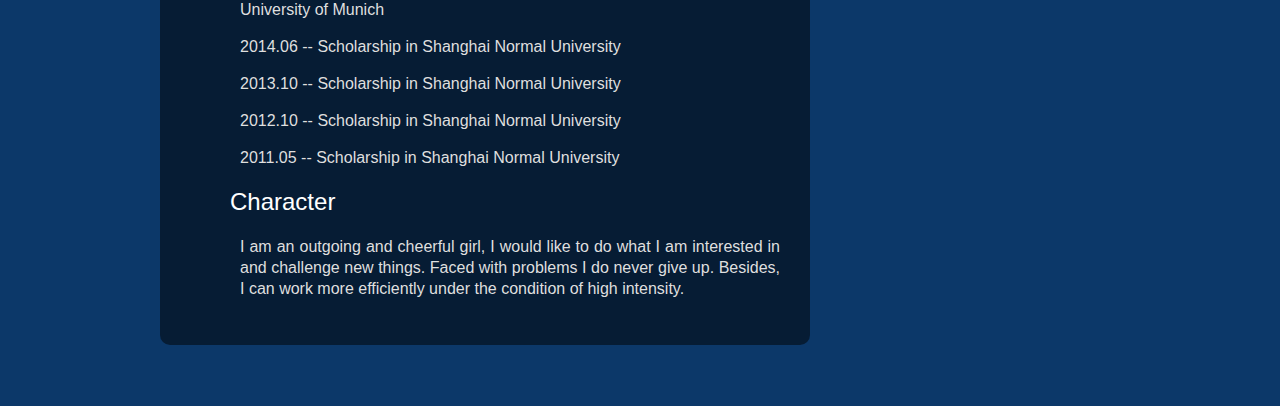
==== commit 8e2ad875: "Add files via upload" ====
--- a/index.html
+++ b/index.html
@@ -58,11 +58,11 @@
 					<h1>Education</h1>
 					<div class="sub">
 						<h2>Technical University of Munich <small>September 2016 - Until now</small></h2>
-						<!-- <div class="position">Master of Electrical and Computer Engineering</div> -->
 						<div class="position">Department of Electrical and Computer Engineering</div>
-						<p>Main courses：Information Theory, Broadband Communication Networks, Information security, Circuit Theory, Image and Video Compression Laboratory </p>
+						<p>Master of Electrical and Computer Engineering </p>
+						<p>Department of Electrical and Computer Engineering </p>
+						
 						<h2>Tongji-University <small>September 2014 - September 2016</small></h2>
-						<!-- <div class="position">Master--Electric Engineering and Information Engineering </div> -->
 						<div class="position">Department of Chinesisch-Deutsches Hochshulkolleg(CDHK) </div>
 						<p>Main courses：Digital Signal Processing, Channel Coding, Information Theory, Principles of Information Network, Numerical Methods in Electrical Engineering</p>
 						<h2>Shanghai Normal University <small>September 2010 - June 2014</small></h2>
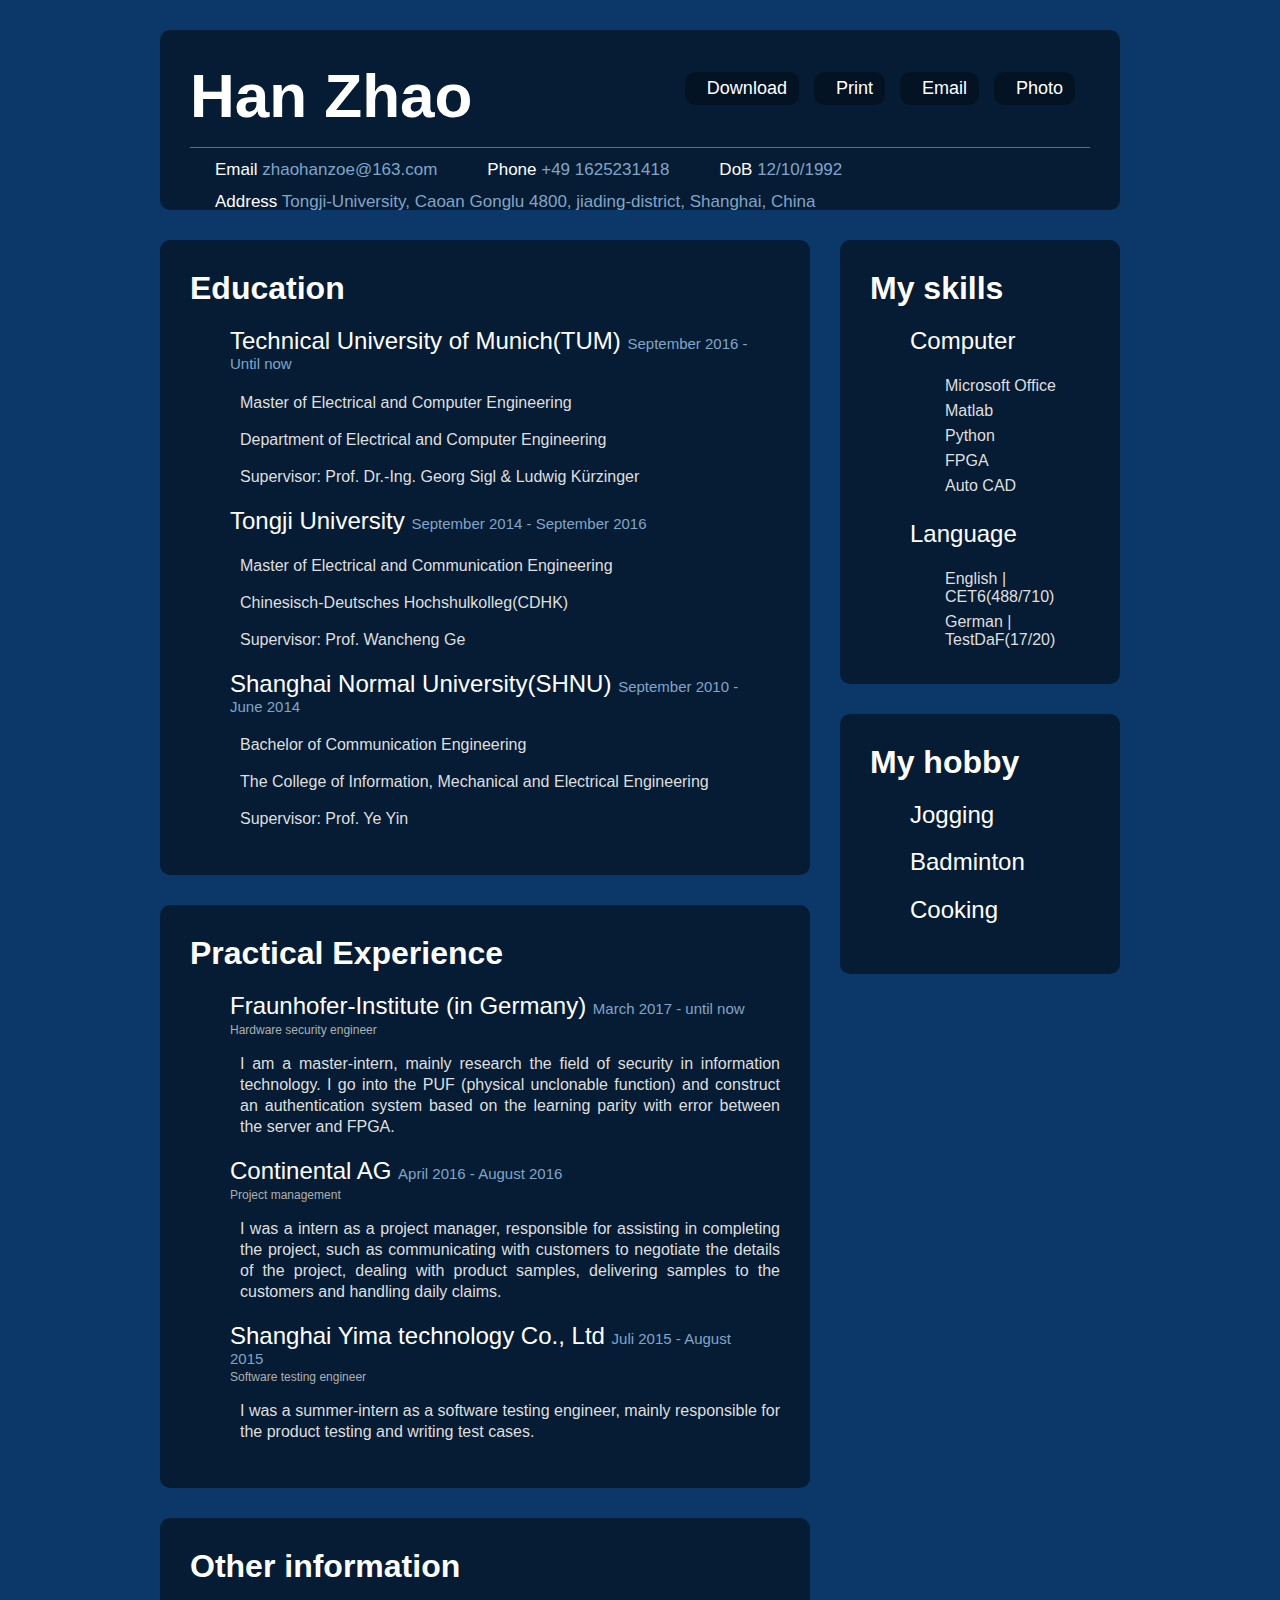
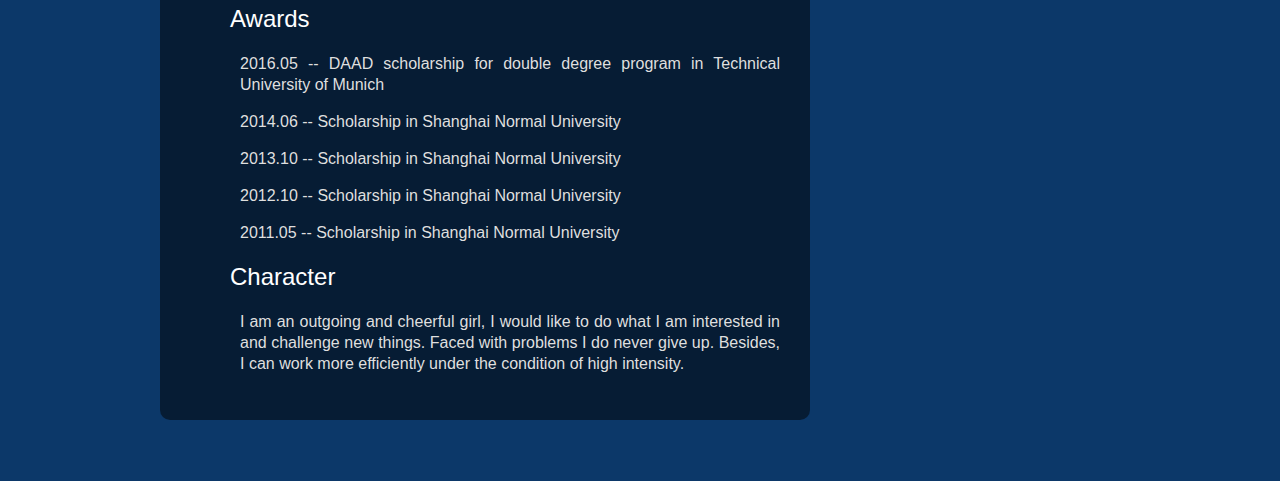
==== commit ceb243b4: "Add files via upload" ====
--- a/index.html
+++ b/index.html
@@ -57,17 +57,22 @@
 					<div class="wrap_background"></div>
 					<h1>Education</h1>
 					<div class="sub">
-						<h2>Technical University of Munich <small>September 2016 - Until now</small></h2>
-						<div class="position">Department of Electrical and Computer Engineering</div>
+						<h2>Technical University of Munich(TUM) <small>September 2016 - Until now</small></h2>
+						<!-- <div class="position">Department of Electrical and Computer Engineering</div> -->
 						<p>Master of Electrical and Computer Engineering </p>
 						<p>Department of Electrical and Computer Engineering </p>
+						<p>Supervisor: Prof. Dr.-Ing. Georg Sigl & Ludwig Kürzinger </p>
 						
-						<h2>Tongji-University <small>September 2014 - September 2016</small></h2>
-						<div class="position">Department of Chinesisch-Deutsches Hochshulkolleg(CDHK) </div>
-						<p>Main courses：Digital Signal Processing, Channel Coding, Information Theory, Principles of Information Network, Numerical Methods in Electrical Engineering</p>
-						<h2>Shanghai Normal University <small>September 2010 - June 2014</small></h2>
-						<div class="position">Bachelor--Information Engineering</div>
-						<p>Main courses：Signal Theory, C Program Design, Digital Signal Processing, Principles of Communication, Information Theory, Wireless Communication Network, Electromagnetic Field and Electromagnetic Wave, Circuit Theory, Analog Circuit, Digital Circuit </p>
+						<h2>Tongji University <small>September 2014 - September 2016</small></h2>
+						<!-- <div class="position">Department of Chinesisch-Deutsches Hochshulkolleg(CDHK) </div>  -->
+						<p>Master of Electrical and Communication Engineering </p>
+						<p>Chinesisch-Deutsches Hochshulkolleg(CDHK) </p>
+						<p>Supervisor: Prof. Wancheng Ge </p>
+						
+						<h2>Shanghai Normal University(SHNU) <small>September 2010 - June 2014</small></h2>
+						<p>Bachelor of Communication Engineering </p>
+						<p>The College of Information, Mechanical and Electrical Engineering </p>
+						<p>Supervisor: Prof. Ye Yin </p>
 												
 					</div><!-- end sub -->
 				</div><!-- end item_wrap -->
